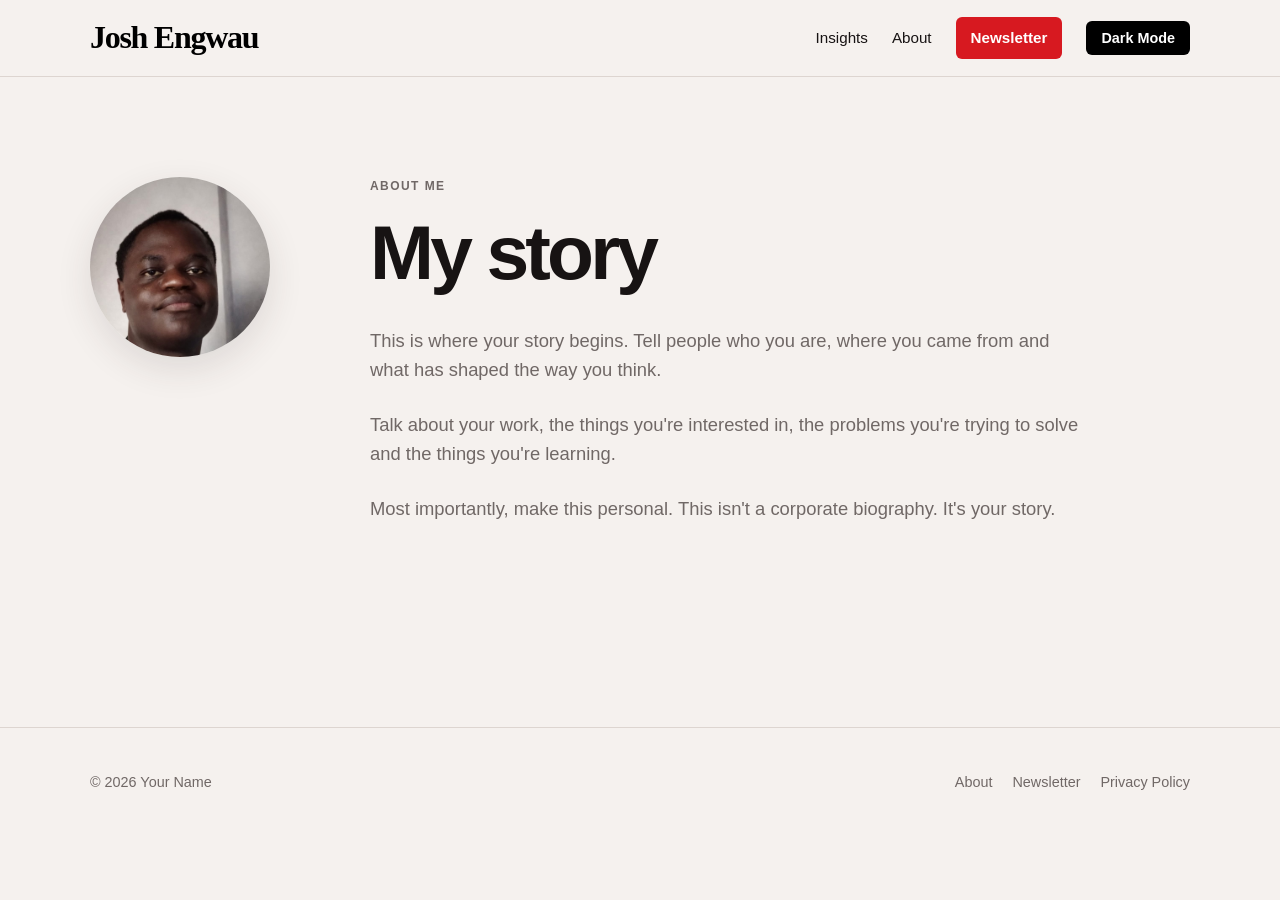
==== about.html @ 2b4224d9 "new" ====
<!DOCTYPE html>
<html lang="en">

<head>

    <meta charset="UTF-8">

    <meta
        name="viewport"
        content="width=device-width, initial-scale=1.0"
    >

    <title>About — Your Name</title>

    <meta
        name="description"
        content="Learn more about the world."
    >

    <link rel="stylesheet" href="css/style.css">

</head>


<body>

    <header class="site-header">

        <nav class="nav container">

            <a href="index.html" class="logo">
                Josh Engwau
            </a>

            <div class="nav-links">

                <a href="insights.html">
                    Insights
                </a>

                <a href="about.html">
                    About
                </a>

                <a href="newsletter.html" class="nav-newsletter">
                    Newsletter
                </a>

                <button
                    id="theme-toggle"
                    class="theme-toggle"
                    type="button"
                >
                    Dark Mode
                </button>

            </div>

        </nav>

    </header>


    <main>

        <section class="about-section container">

            <div class="about-profile">

                <img
                    src="assets/images/profile.jpg"
                    alt="Your Name"
                    class="profile-photo"
                >

            </div>


            <div class="about-story">

                <p class="eyebrow">
                    About me
                </p>

                <h1>
                    My story
                </h1>

                <p>
                    This is where your story begins.
                    Tell people who you are, where you
                    came from and what has shaped the
                    way you think.
                </p>

                <p>
                    Talk about your work, the things you're
                    interested in, the problems you're trying
                    to solve and the things you're learning.
                </p>

                <p>
                    Most importantly, make this personal.
                    This isn't a corporate biography.
                    It's your story.
                </p>

            </div>

        </section>

    </main>


    <footer class="site-footer">

        <div class="container footer-content">

            <p>
                © 2026 Your Name
            </p>

            <div class="footer-links">

                <a href="about.html">
                    About
                </a>

                <a href="newsletter.html">
                    Newsletter
                </a>

                <a href="privacy.html">
                    Privacy Policy
                </a>

            </div>

        </div>

    </footer>


    <script src="js/main.js"></script>

</body>

</html>
---- css/style.css ----
/* =========================================================
   PERSONAL WEBSITE — MAIN STYLESHEET
   ========================================================= */


/* =========================================================
   1. COLOR VARIABLES
   ========================================================= */

:root {
    /*
       Light mode
       Warm ivory/cream inspired by the tones in your photo.
    */

    --background: #f5f1ee;
    --text: #171313;
    --muted: #706866;
    --border: #ddd5d0;
    --soft-background: #ebe4df;

    /* Newsletter / accent */
    --red: #d71920;
    --red-hover: #b51218;
}


/*
   Dark mode
*/

body.dark-mode {
    --background: #111111;
    --text: #ffffff;
    --muted: #b5b5b5;
    --border: #333333;
    --soft-background: #1b1b1b;
}


/* =========================================================
   2. RESET
   ========================================================= */

* {
    box-sizing: border-box;
    margin: 0;
    padding: 0;
}


html {
    scroll-behavior: smooth;
}


body {
    font-family:
        Arial,
        Helvetica,
        sans-serif;

    line-height: 1.6;

    color: var(--text);
    background-color: var(--background);

    transition:
        background-color 0.25s ease,
        color 0.25s ease;
}


a {
    color: inherit;
    text-decoration: none;
}


button,
input {
    font-family: inherit;
}


img {
    max-width: 100%;
}


.container {
    width: min(1100px, 90%);
    margin: 0 auto;
}


/* =========================================================
   3. NAVIGATION
   ========================================================= */

.site-header {
    border-bottom: 1px solid var(--border);

    background-color: var(--background);

    transition:
        background-color 0.25s ease,
        border-color 0.25s ease;
}


.nav {
    min-height: 76px;

    display: flex;
    align-items: center;
    justify-content: space-between;

    gap: 30px;
}


/* ---------------------------------------------------------
   LOGO / YOUR NAME
   --------------------------------------------------------- */

.logo {
    font-family:
        "Old English Text MT",
        "UnifrakturMaguntia",
        "UnifrakturCook",
        "Lucida Blackletter",
        serif;

    font-size: 2rem;

    font-weight: 900;

    letter-spacing: -0.04em;

    color: #000000;

    white-space: nowrap;

    transition: opacity 0.2s ease;
}


.logo:hover {
    opacity: 0.7;
}


/*
   White logo in dark mode
*/

body.dark-mode .logo {
    color: #ffffff;
}


/* ---------------------------------------------------------
   NAVIGATION LINKS
   --------------------------------------------------------- */

.nav-links {
    display: flex;

    align-items: center;

    gap: 24px;

    font-size: 0.95rem;
}


.nav-links > a {
    transition: opacity 0.2s ease;
}


.nav-links > a:hover {
    opacity: 0.55;
}


/* ---------------------------------------------------------
   NEWSLETTER NAVIGATION BUTTON
   --------------------------------------------------------- */

.nav-newsletter {
    color: #ffffff !important;

    background-color: var(--red);

    padding: 9px 15px;

    border-radius: 6px;

    font-weight: 700;

    transition:
        transform 0.2s ease,
        background-color 0.2s ease;
}


.nav-newsletter:hover {
    opacity: 1 !important;

    background-color: var(--red-hover);

    transform: translateY(-2px);
}


/* =========================================================
   4. DARK / LIGHT MODE BUTTON
   ========================================================= */

.theme-toggle {
    border: none;

    padding: 9px 15px;

    border-radius: 6px;

    background-color: #000000;
    color: #ffffff;

    font-size: 0.9rem;

    font-weight: 700;

    cursor: pointer;

    transition:
        transform 0.2s ease,
        opacity 0.2s ease,
        background-color 0.25s ease,
        color 0.25s ease;
}


.theme-toggle:hover {
    transform: translateY(-2px);

    opacity: 0.85;
}


/*
   In dark mode the button becomes:

   White background
   Black text

   and says "Light Mode" via JavaScript.
*/

body.dark-mode .theme-toggle {
    background-color: #ffffff;
    color: #000000;
}


/* =========================================================
   5. HERO / HOMEPAGE
   ========================================================= */

.hero {
    min-height: 650px;

    display: grid;

    grid-template-columns: 1fr 1fr;

    align-items: center;

    gap: 60px;

    padding-top: 80px;
    padding-bottom: 80px;
}


.hero-content {
    max-width: 700px;
}


/* Small uppercase label */

.eyebrow {
    text-transform: uppercase;

    letter-spacing: 0.12em;

    font-size: 0.75rem;

    font-weight: 700;

    color: var(--muted);

    margin-bottom: 18px;
}


/* Main homepage heading */

.hero h1 {
    font-size: clamp(2.8rem, 6vw, 5.5rem);

    line-height: 1.02;

    letter-spacing: -0.05em;
}


/* Homepage description */

.hero-description {
    max-width: 650px;

    font-size: 1.15rem;

    color: var(--muted);

    margin-top: 30px;
}


/* Hero buttons */

.hero-actions {
    display: flex;

    gap: 12px;

    flex-wrap: wrap;

    margin-top: 35px;
}


/* =========================================================
   6. HOMEPAGE PHOTO
   ========================================================= */

.hero-image {
    width: 100%;
    height: 100%;

    display: flex;

    align-items: center;
    justify-content: center;
}


.hero-image img {
    width: 100%;

    height: 100%;

    max-height: 560px;

    object-fit: cover;

    /*
       Keeps the face positioned nicely toward the top.
    */

    object-position: center top;

    border-radius: 6px;

    box-shadow:
        0 20px 50px rgba(60, 45, 40, 0.12);
}


/*
   Reduce photo shadow in dark mode.
*/

body.dark-mode .hero-image img {
    box-shadow:
        0 20px 50px rgba(0, 0, 0, 0.4);
}


/* =========================================================
   7. GENERAL BUTTONS
   ========================================================= */

.button {
    display: inline-block;

    padding: 12px 20px;

    background-color: #111111;

    color: #ffffff;

    border-radius: 6px;

    font-weight: 700;

    transition:
        transform 0.2s ease,
        opacity 0.2s ease,
        background-color 0.2s ease,
        color 0.2s ease;
}


.button:hover {
    transform: translateY(-2px);

    opacity: 0.9;
}


/* ---------------------------------------------------------
   RED NEWSLETTER BUTTON
   --------------------------------------------------------- */

.button-red {
    background-color: var(--red);

    color: #ffffff;
}


.button-red:hover {
    background-color: var(--red-hover);

    opacity: 1;
}


/*
   Regular black buttons become white in dark mode.
*/

body.dark-mode .button:not(.button-red) {
    background-color: #ffffff;

    color: #111111;
}


/* =========================================================
   8. GENERAL SECTIONS
   ========================================================= */

.section {
    padding-top: 90px;

    padding-bottom: 90px;
}


.section-heading {
    display: flex;

    align-items: end;

    justify-content: space-between;

    margin-bottom: 35px;
}


.section-heading h2 {
    font-size: 2.2rem;

    letter-spacing: -0.03em;
}


.section-heading > a {
    color: var(--muted);

    transition: color 0.2s ease;
}


.section-heading > a:hover {
    color: var(--text);
}


/* =========================================================
   9. INSIGHT CARDS ON HOMEPAGE
   ========================================================= */

.insights-grid {
    display: grid;

    grid-template-columns: repeat(3, 1fr);

    gap: 24px;
}


.insight-card {
    border-top: 1px solid var(--text);

    padding-top: 20px;
}


.insight-date {
    color: var(--muted);

    font-size: 0.85rem;

    margin-bottom: 20px;
}


.insight-card h3 {
    font-size: 1.4rem;

    line-height: 1.2;

    margin-bottom: 15px;
}


.insight-card p {
    color: var(--muted);

    margin-bottom: 20px;
}


.insight-card a {
    font-weight: 700;

    transition: opacity 0.2s ease;
}


.insight-card a:hover {
    opacity: 0.55;
}


/* =========================================================
   10. INSIGHTS PAGE
   ========================================================= */

.page-header {
    padding-top: 110px;

    padding-bottom: 80px;

    max-width: 900px;
}


.page-header h1 {
    font-size: clamp(3rem, 7vw, 6rem);

    line-height: 1;

    letter-spacing: -0.05em;
}


.page-header > p:last-child {
    color: var(--muted);

    font-size: 1.2rem;

    margin-top: 25px;
}


/* ---------------------------------------------------------
   ARTICLE LIST
   --------------------------------------------------------- */

.articles-section {
    padding-bottom: 120px;
}


.article-list-item {
    display: flex;

    align-items: center;

    justify-content: space-between;

    border-top: 1px solid var(--border);

    padding: 30px 0;

    transition:
        padding-left 0.2s ease,
        background-color 0.2s ease;
}


.article-list-item:last-child {
    border-bottom: 1px solid var(--border);
}


.article-list-item:hover {
    padding-left: 10px;
}


.article-date {
    color: var(--muted);

    font-size: 0.85rem;

    margin-bottom: 8px;
}


.article-list-item h2 {
    font-size: clamp(1.5rem, 3vw, 2.4rem);

    line-height: 1.15;

    letter-spacing: -0.03em;
}


.article-arrow {
    font-size: 2rem;

    transition: transform 0.2s ease;
}


.article-list-item:hover .article-arrow {
    transform: translateX(5px);
}


/* =========================================================
   11. INDIVIDUAL ARTICLE
   ========================================================= */

.article {
    padding-top: 80px;

    padding-bottom: 120px;

    max-width: 900px;
}


/* Back to insights */

.back-link {
    color: var(--muted);

    font-size: 0.9rem;

    transition: color 0.2s ease;
}


.back-link:hover {
    color: var(--text);
}


/* Article header */

.article-header {
    padding-top: 70px;

    padding-bottom: 60px;

    max-width: 850px;
}


.article-header h1 {
    font-size: clamp(3rem, 7vw, 6rem);

    line-height: 1;

    letter-spacing: -0.05em;
}


.article-introduction {
    color: var(--muted);

    font-size: 1.25rem;

    margin-top: 30px;
}


/* Article body */

.article-content {
    max-width: 720px;

    margin: 0 auto;
}


.article-content p {
    font-size: 1.15rem;

    margin-bottom: 25px;
}


.article-content h2 {
    font-size: 2rem;

    line-height: 1.15;

    margin-top: 55px;

    margin-bottom: 20px;
}


/* Article newsletter CTA */

.article-footer {
    max-width: 720px;

    margin: 60px auto 0;

    padding-top: 40px;

    border-top: 1px solid var(--border);
}


/* =========================================================
   12. ABOUT PAGE
   ========================================================= */

.about-section {
    min-height: 650px;

    display: grid;

    grid-template-columns: 220px 1fr;

    gap: 60px;

    padding-top: 100px;

    padding-bottom: 120px;
}


/* ---------------------------------------------------------
   ROUND PROFILE PHOTO
   --------------------------------------------------------- */

.profile-photo {
    width: 180px;

    height: 180px;

    object-fit: cover;

    object-position: center top;

    border-radius: 50%;

    display: block;

    box-shadow:
        0 12px 35px rgba(60, 45, 40, 0.12);
}


body.dark-mode .profile-photo {
    box-shadow:
        0 12px 35px rgba(0, 0, 0, 0.4);
}


/* About story */

.about-story {
    max-width: 720px;
}


.about-story h1 {
    font-size: clamp(3rem, 6vw, 5rem);

    line-height: 1;

    letter-spacing: -0.05em;

    margin-bottom: 35px;
}


.about-story p:not(.eyebrow) {
    font-size: 1.15rem;

    color: var(--muted);

    margin-bottom: 25px;
}


/* =========================================================
   13. NEWSLETTER SECTION ON HOMEPAGE
   ========================================================= */

.newsletter-section {
    background-color: var(--soft-background);

    transition:
        background-color 0.25s ease;
}


.newsletter {
    padding-top: 100px;

    padding-bottom: 100px;

    max-width: 800px;
}


.newsletter h2 {
    font-size: clamp(2rem, 5vw, 3.5rem);

    line-height: 1.1;

    letter-spacing: -0.03em;
}


.newsletter p:not(.eyebrow) {
    color: var(--muted);

    font-size: 1.1rem;

    max-width: 600px;

    margin-top: 20px;

    margin-bottom: 30px;
}


/* =========================================================
   14. NEWSLETTER PAGE
   ========================================================= */

.newsletter-page {
    padding-top: 120px;

    padding-bottom: 120px;

    max-width: 800px;
}


.newsletter-page h1 {
    font-size: clamp(2.5rem, 6vw, 4.5rem);

    line-height: 1.05;

    letter-spacing: -0.04em;
}


.newsletter-intro {
    max-width: 650px;

    margin-top: 25px;

    margin-bottom: 45px;

    font-size: 1.15rem;

    color: var(--muted);
}


/* Newsletter form */

.newsletter-form {
    max-width: 650px;
}


.newsletter-form label {
    display: block;

    font-weight: 700;

    margin-bottom: 10px;
}


.newsletter-form-row {
    display: flex;

    gap: 10px;
}


.newsletter-form input[type="email"] {
    flex: 1;

    min-width: 0;

    padding: 14px 16px;

    border: 1px solid var(--border);

    border-radius: 6px;

    background-color: var(--background);

    color: var(--text);

    font-size: 1rem;

    transition:
        background-color 0.25s ease,
        color 0.25s ease,
        border-color 0.25s ease;
}


.newsletter-form input[type="email"]::placeholder {
    color: var(--muted);
}


.newsletter-form input[type="email"]:focus {
    outline: 2px solid var(--text);

    outline-offset: 2px;
}


/* Subscribe button */

.newsletter-form button {
    border: none;

    padding: 14px 22px;

    background-color: var(--red);

    color: #ffffff;

    border-radius: 6px;

    font-size: 1rem;

    font-weight: 700;

    cursor: pointer;

    transition:
        transform 0.2s ease,
        background-color 0.2s ease;
}


.newsletter-form button:hover {
    background-color: var(--red-hover);

    transform: translateY(-2px);
}


.newsletter-note {
    margin-top: 12px;

    font-size: 0.85rem;

    color: var(--muted);
}


/* =========================================================
   15. PRIVACY POLICY
   ========================================================= */

.privacy-page {
    max-width: 800px;

    padding-top: 100px;

    padding-bottom: 120px;
}


.privacy-page h1 {
    font-size: clamp(3rem, 6vw, 5rem);

    line-height: 1;

    letter-spacing: -0.05em;

    margin-bottom: 15px;
}


.privacy-updated {
    color: var(--muted);

    margin-bottom: 60px;
}


.privacy-page h2 {
    font-size: 1.6rem;

    margin-top: 45px;

    margin-bottom: 15px;
}


.privacy-page p {
    color: var(--muted);

    font-size: 1.05rem;
}


/* =========================================================
   16. FOOTER
   ========================================================= */

.site-footer {
    border-top: 1px solid var(--border);

    background-color: var(--background);

    transition:
        background-color 0.25s ease,
        border-color 0.25s ease;
}


.footer-content {
    min-height: 110px;

    display: flex;

    align-items: center;

    justify-content: space-between;

    color: var(--muted);

    font-size: 0.9rem;
}


.footer-links {
    display: flex;

    gap: 20px;
}


.footer-links a {
    transition: color 0.2s ease;
}


.footer-links a:hover {
    color: var(--text);
}


/* =========================================================
   17. MOBILE
   ========================================================= */

@media (max-width: 800px) {

    /* ---------------------------------------------
       Navigation
    --------------------------------------------- */

    .nav {
        align-items: flex-start;

        flex-direction: column;

        padding-top: 20px;

        padding-bottom: 20px;
    }


    .nav-links {
        width: 100%;

        gap: 10px 14px;

        flex-wrap: wrap;
    }


    /* ---------------------------------------------
       Homepage
    --------------------------------------------- */

    .hero {
        grid-template-columns: 1fr;

        min-height: auto;

        padding-top: 70px;

        padding-bottom: 70px;
    }


    .hero-image {
        order: -1;

        height: 400px;
    }


    .hero-image img {
        max-height: 400px;
    }


    /* ---------------------------------------------
       Insight cards
    --------------------------------------------- */

    .insights-grid {
        grid-template-columns: 1fr;
    }


    .section-heading {
        align-items: flex-start;

        flex-direction: column;

        gap: 15px;
    }


    /* ---------------------------------------------
       About
    --------------------------------------------- */

    .about-section {
        grid-template-columns: 1fr;

        gap: 35px;
    }


    .profile-photo {
        width: 150px;

        height: 150px;
    }


    /* ---------------------------------------------
       Newsletter form
    --------------------------------------------- */

    .newsletter-form-row {
        flex-direction: column;
    }


    .newsletter-form button {
        width: 100%;
    }


    /* ---------------------------------------------
       Footer
    --------------------------------------------- */

    .footer-content {
        align-items: flex-start;

        flex-direction: column;

        justify-content: center;

        gap: 15px;
    }


    .footer-links {
        flex-wrap: wrap;
    }
}


/* =========================================================
   18. SMALL PHONES
   ========================================================= */

@media (max-width: 500px) {

    .container {
        width: min(92%, 1100px);
    }


    .logo {
        font-size: 1.7rem;
    }


    .nav-links {
        font-size: 0.85rem;
    }


    .theme-toggle,
    .nav-newsletter {
        padding: 8px 12px;
    }


    .hero h1 {
        font-size: 3rem;
    }


    .hero-image {
        height: 330px;
    }


    .hero-image img {
        max-height: 330px;
    }


    .hero-actions {
        flex-direction: column;

        align-items: stretch;
    }


    .hero-actions .button {
        text-align: center;
    }


    .page-header {
        padding-top: 80px;

        padding-bottom: 60px;
    }


    .article-header {
        padding-top: 50px;
    }


    .article-header h1 {
        font-size: 3rem;
    }


    .footer-links {
        gap: 12px;
    }
}
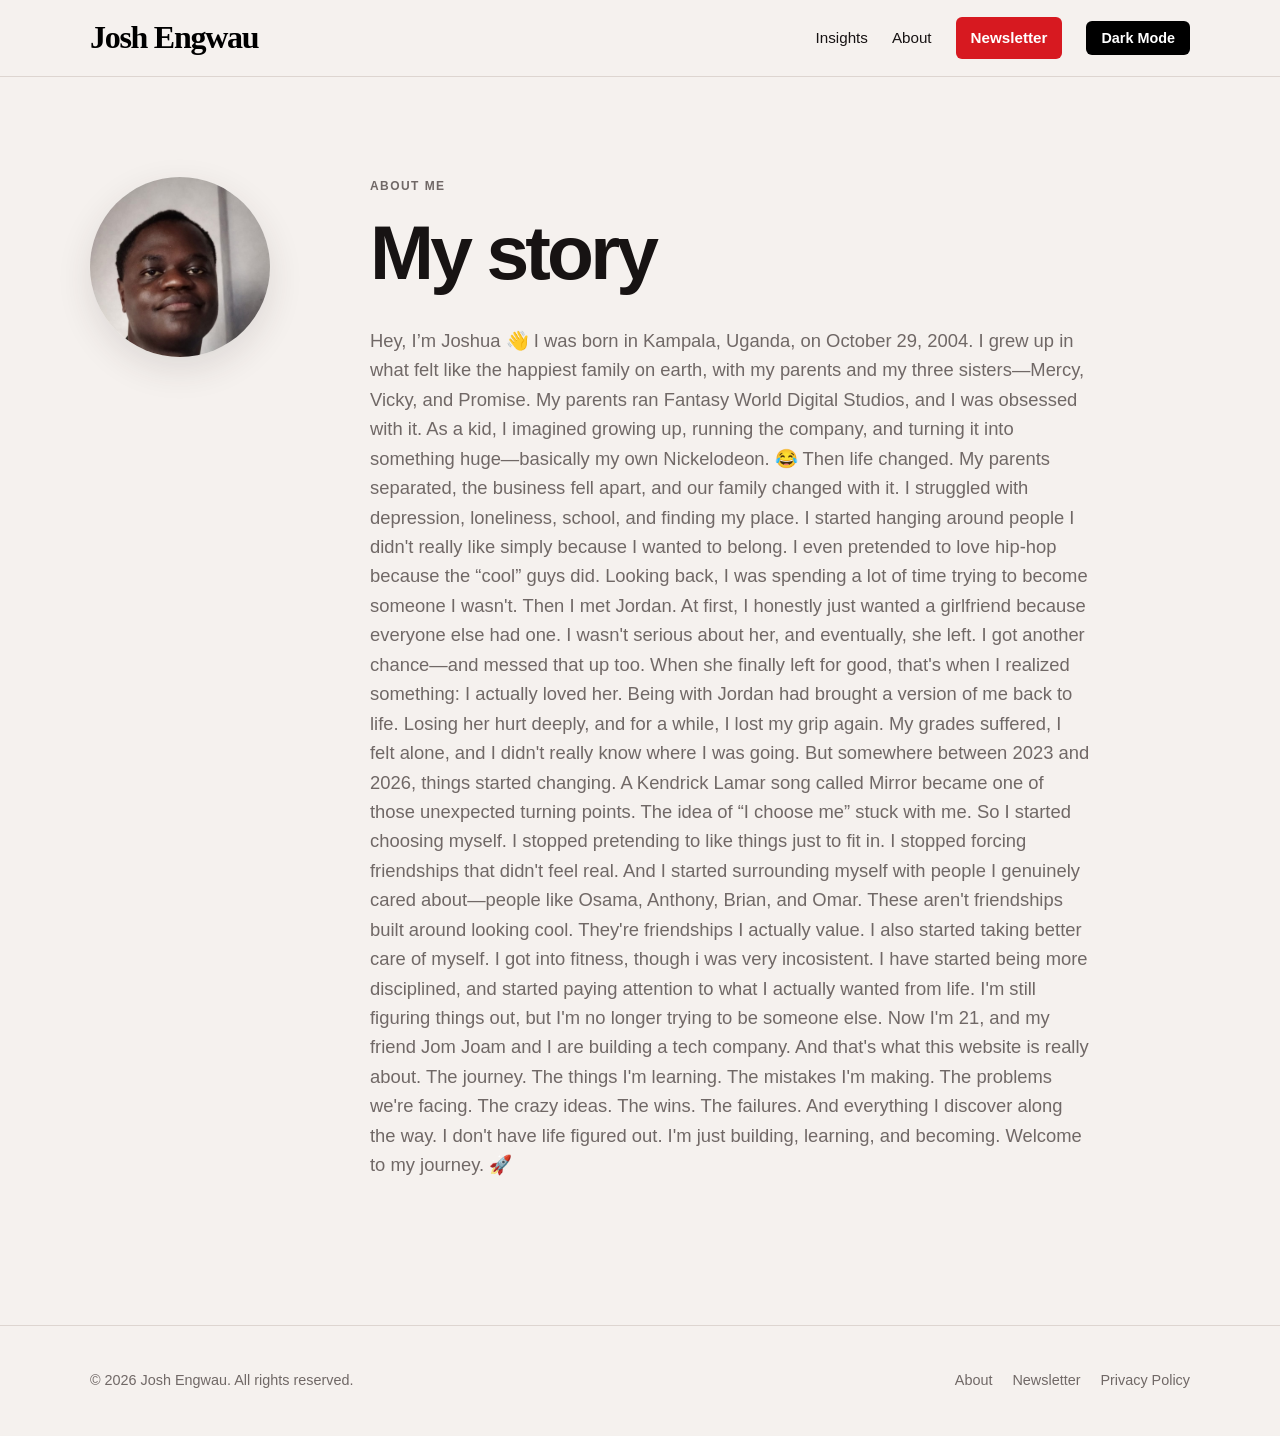
==== commit 4f3a26b0: "all" ====
--- a/about.html
+++ b/about.html
@@ -10,7 +10,7 @@
         content="width=device-width, initial-scale=1.0"
     >
 
-    <title>About — Your Name</title>
+    <title>About — Josh Engwau</title>
 
     <meta
         name="description"
@@ -69,7 +69,7 @@
 
                 <img
                     src="assets/images/profile.jpg"
-                    alt="Your Name"
+                    alt="Josh Engwau"
                     class="profile-photo"
                 >
 
@@ -87,22 +87,29 @@
                 </h1>
 
                 <p>
-                    This is where your story begins.
-                    Tell people who you are, where you
-                    came from and what has shaped the
-                    way you think.
-                </p>
+                    Hey, I’m Joshua 👋
+I was born in Kampala, Uganda, on October 29, 2004. I grew up in what felt like the happiest family on earth, with my parents and my three sisters—Mercy, Vicky, and Promise.
+My parents ran Fantasy World Digital Studios, and I was obsessed with it. As a kid, I imagined growing up, running the company, and turning it into something huge—basically my own Nickelodeon. 😂
+Then life changed.
+My parents separated, the business fell apart, and our family changed with it. I struggled with depression, loneliness, school, and finding my place. I started hanging around people I didn't really like simply because I wanted to belong. I even pretended to love hip-hop because the “cool” guys did. Looking back, I was spending a lot of time trying to become someone I wasn't.
+Then I met Jordan.
+At first, I honestly just wanted a girlfriend because everyone else had one. I wasn't serious about her, and eventually, she left. I got another chance—and messed that up too. When she finally left for good, that's when I realized something:
+I actually loved her.
+Being with Jordan had brought a version of me back to life. Losing her hurt deeply, and for a while, I lost my grip again. My grades suffered, I felt alone, and I didn't really know where I was going.
+But somewhere between 2023 and 2026, things started changing.
+A Kendrick Lamar song called Mirror became one of those unexpected turning points. The idea of “I choose me” stuck with me.
+So I started choosing myself.
+I stopped pretending to like things just to fit in. I stopped forcing friendships that didn't feel real. And I started surrounding myself with people I genuinely cared about—people like Osama, Anthony, Brian, and Omar. These aren't friendships built around looking cool. They're friendships I actually value.
+I also started taking better care of myself. I got into fitness, though i was very incosistent. I have started being more disciplined, and started paying attention to what I actually wanted from life.
+I'm still figuring things out, but I'm no longer trying to be someone else.
+Now I'm 21, and my friend Jom Joam and I are building a tech company.
+And that's what this website is really about.
+The journey.
+The things I'm learning. The mistakes I'm making. The problems we're facing. The crazy ideas. The wins. The failures. And everything I discover along the way.
+I don't have life figured out.
+I'm just building, learning, and becoming.
+Welcome to my journey. 🚀
 
-                <p>
-                    Talk about your work, the things you're
-                    interested in, the problems you're trying
-                    to solve and the things you're learning.
-                </p>
-
-                <p>
-                    Most importantly, make this personal.
-                    This isn't a corporate biography.
-                    It's your story.
                 </p>
 
             </div>
@@ -117,7 +124,7 @@
         <div class="container footer-content">
 
             <p>
-                © 2026 Your Name
+                © 2026 Josh Engwau. All rights reserved.
             </p>
 
             <div class="footer-links">
